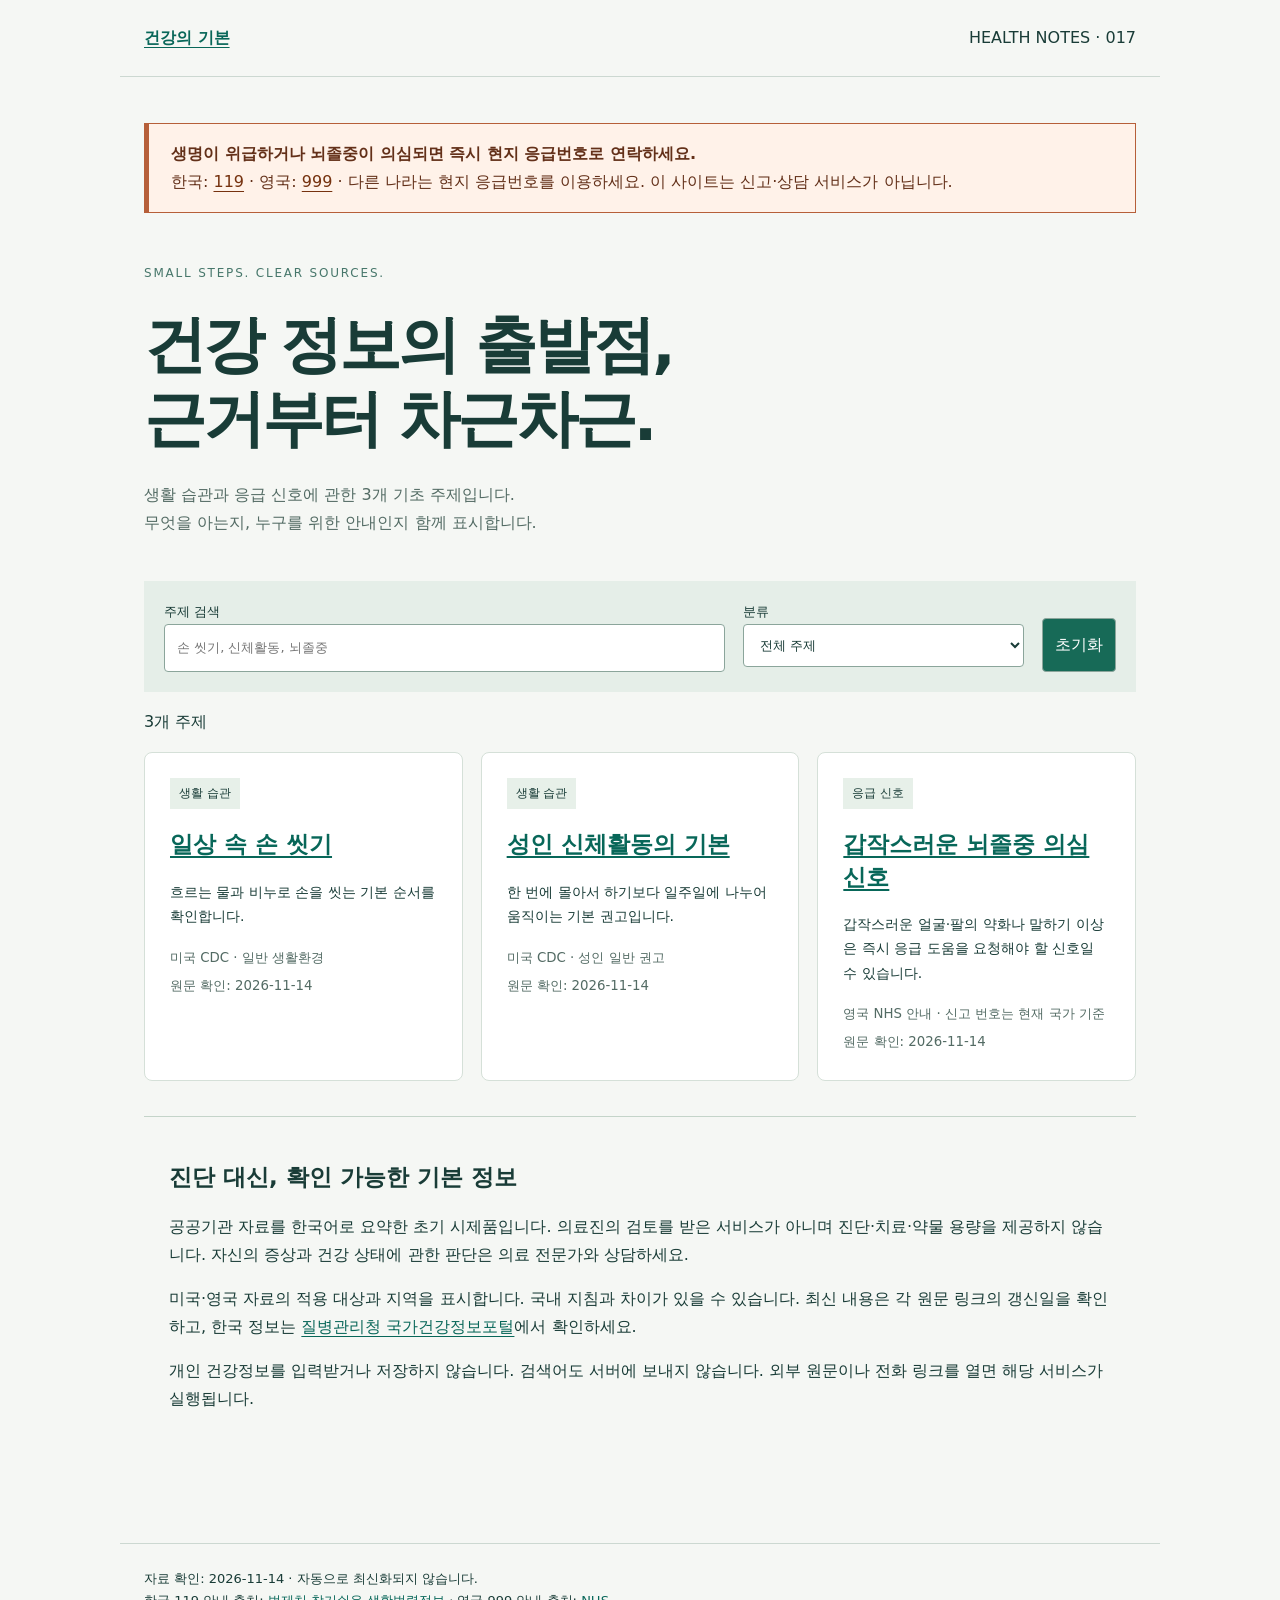
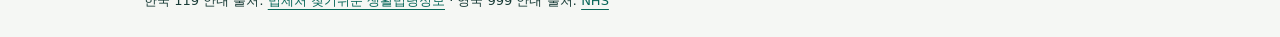
==== index.html @ ac4a54f2 "Publish noindex health notes prototype with official source scope and emergency guidance" ====
<!doctype html><html lang="ko"><head><meta name="robots" content="noindex,nofollow"><meta charset="utf-8"><meta name="viewport" content="width=device-width,initial-scale=1"><meta name="description" content="공공보건기관 원문과 적용 지역을 표시하는 기초 건강 정보. 진단과 개인 치료 처방을 제공하지 않습니다."><title>기초 건강 정보 | 건강의 기본</title><link rel="stylesheet" href="./assets/style.css"></head><body><header><a href="./index.html"><strong>건강의 기본</strong></a><span>HEALTH NOTES · 017</span></header><main><aside class="emergency" aria-label="응급 상황 안내"><strong>생명이 위급하거나 뇌졸중이 의심되면 즉시 현지 응급번호로 연락하세요.</strong><br>한국: <a href="tel:119">119</a> · 영국: <a href="tel:999">999</a> · 다른 나라는 현지 응급번호를 이용하세요. 이 사이트는 신고·상담 서비스가 아닙니다.</aside><section class="hero"><div class="kicker">SMALL STEPS. CLEAR SOURCES.</div><h1>건강 정보의 출발점,<br>근거부터 차근차근.</h1><p class="muted">생활 습관과 응급 신호에 관한 3개 기초 주제입니다.<br>무엇을 아는지, 누구를 위한 안내인지 함께 표시합니다.</p></section><form id="filters"><label>주제 검색<input id="q" type="search" placeholder="손 씻기, 신체활동, 뇌졸중" autocomplete="off"></label><label>분류<select id="category"><option value="">전체 주제</option><option>생활 습관</option><option>응급 신호</option></select></label><button type="reset">초기화</button></form><p id="count" role="status" aria-live="polite">3개 주제</p><p id="empty" hidden>해당 주제가 없습니다. 이 결과는 증상의 안전 여부를 뜻하지 않습니다.</p><section class="grid" aria-label="건강 정보 주제"><article class="card" data-id="clean-hands"><span class="tag">생활 습관</span><h2><a href="topics/clean-hands/index.html">일상 속 손 씻기</a></h2><p>흐르는 물과 비누로 손을 씻는 기본 순서를 확인합니다.</p><small>미국 CDC · 일반 생활환경<br>원문 확인: 2026-11-14</small></article><article class="card" data-id="adult-activity"><span class="tag">생활 습관</span><h2><a href="topics/adult-activity/index.html">성인 신체활동의 기본</a></h2><p>한 번에 몰아서 하기보다 일주일에 나누어 움직이는 기본 권고입니다.</p><small>미국 CDC · 성인 일반 권고<br>원문 확인: 2026-11-14</small></article><article class="card" data-id="stroke-signs"><span class="tag">응급 신호</span><h2><a href="topics/stroke-signs/index.html">갑작스러운 뇌졸중 의심 신호</a></h2><p>갑작스러운 얼굴·팔의 약화나 말하기 이상은 즉시 응급 도움을 요청해야 할 신호일 수 있습니다.</p><small>영국 NHS 안내 · 신고 번호는 현재 국가 기준<br>원문 확인: 2026-11-14</small></article></section><noscript><p>검색은 JavaScript가 필요합니다. 각 주제는 링크로 바로 읽을 수 있습니다.</p></noscript><section class="policy"><h2>진단 대신, 확인 가능한 기본 정보</h2><p>공공기관 자료를 한국어로 요약한 초기 시제품입니다. 의료진의 검토를 받은 서비스가 아니며 진단·치료·약물 용량을 제공하지 않습니다. 자신의 증상과 건강 상태에 관한 판단은 의료 전문가와 상담하세요.</p><p>미국·영국 자료의 적용 대상과 지역을 표시합니다. 국내 지침과 차이가 있을 수 있습니다. 최신 내용은 각 원문 링크의 갱신일을 확인하고, 한국 정보는 <a href="https://health.kdca.go.kr/">질병관리청 국가건강정보포털</a>에서 확인하세요.</p><p>개인 건강정보를 입력받거나 저장하지 않습니다. 검색어도 서버에 보내지 않습니다. 외부 원문이나 전화 링크를 열면 해당 서비스가 실행됩니다.</p></section></main><footer>자료 확인: 2026-11-14 · 자동으로 최신화되지 않습니다.<br>한국 119 안내 출처: <a href="https://www.easylaw.go.kr/CSP/EasyLawInfoR.laf?csmSeq=906&amp;easySeq=1692&amp;search_put=">법제처 찾기쉬운 생활법령정보</a> · 영국 999 안내 출처: <a href="https://www.nhs.uk/conditions/stroke/symptoms/">NHS</a></footer><script src="assets/data.js"></script><script src="assets/app.js"></script></body></html>
---- assets/style.css ----
*{box-sizing:border-box}[hidden]{display:none!important}body{margin:0;background:#f5f7f4;color:#193c37;font:16px/1.75 system-ui,sans-serif}header,main,footer{max-width:1040px;margin:auto;padding:24px}a{color:#086759;text-underline-offset:4px}a:hover{color:#073b32}:focus-visible{outline:3px solid #bb571a;outline-offset:4px}header{display:flex;justify-content:space-between;gap:20px;border-bottom:1px solid #ccd8d1}h1{font-size:clamp(34px,5vw,62px);line-height:1.2;letter-spacing:-.05em;margin:24px 0}h2{font-size:23px;line-height:1.4}.hero{max-width:740px;padding:28px 0}.kicker{font-size:12px;letter-spacing:.15em;color:#47776b}.muted,small{color:#536b64}.emergency{border:1px solid #b65f39;border-left:5px solid #b65f39;padding:16px 22px;background:#fff2e9;margin:22px 0;color:#633019}.emergency a{color:#76320f}form{display:grid;grid-template-columns:2fr 1fr auto;gap:18px;padding:20px;background:#e5eee8}label{font-size:13px;display:block}input,select,button{font:inherit;border:1px solid #8ba59b;background:white;color:#193c37;padding:12px;width:100%;min-width:0;border-radius:4px}button{background:#176a57;color:white;align-self:end;cursor:pointer}.grid{display:grid;grid-template-columns:repeat(3,minmax(0,1fr));gap:18px}.card{padding:25px;background:white;border:1px solid #d5e0d8;border-radius:8px}.tag{font-size:12px;background:#e7f0e9;padding:5px 9px;display:inline-block}.card p{font-size:14px}.policy{margin:35px 0;padding:25px;border-top:1px solid #c4d4c9}.detail{max-width:760px}.detail li{padding:9px 0}.source{background:#e5eee8;padding:22px;margin:25px 0}footer{border-top:1px solid #ccd8d1;font-size:13px;margin-top:30px}p,a,li{overflow-wrap:anywhere}@media(max-width:700px){.grid{grid-template-columns:1fr}form{grid-template-columns:1fr}.hero{padding-top:8px}header,main,footer{padding:18px}header{font-size:13px}}
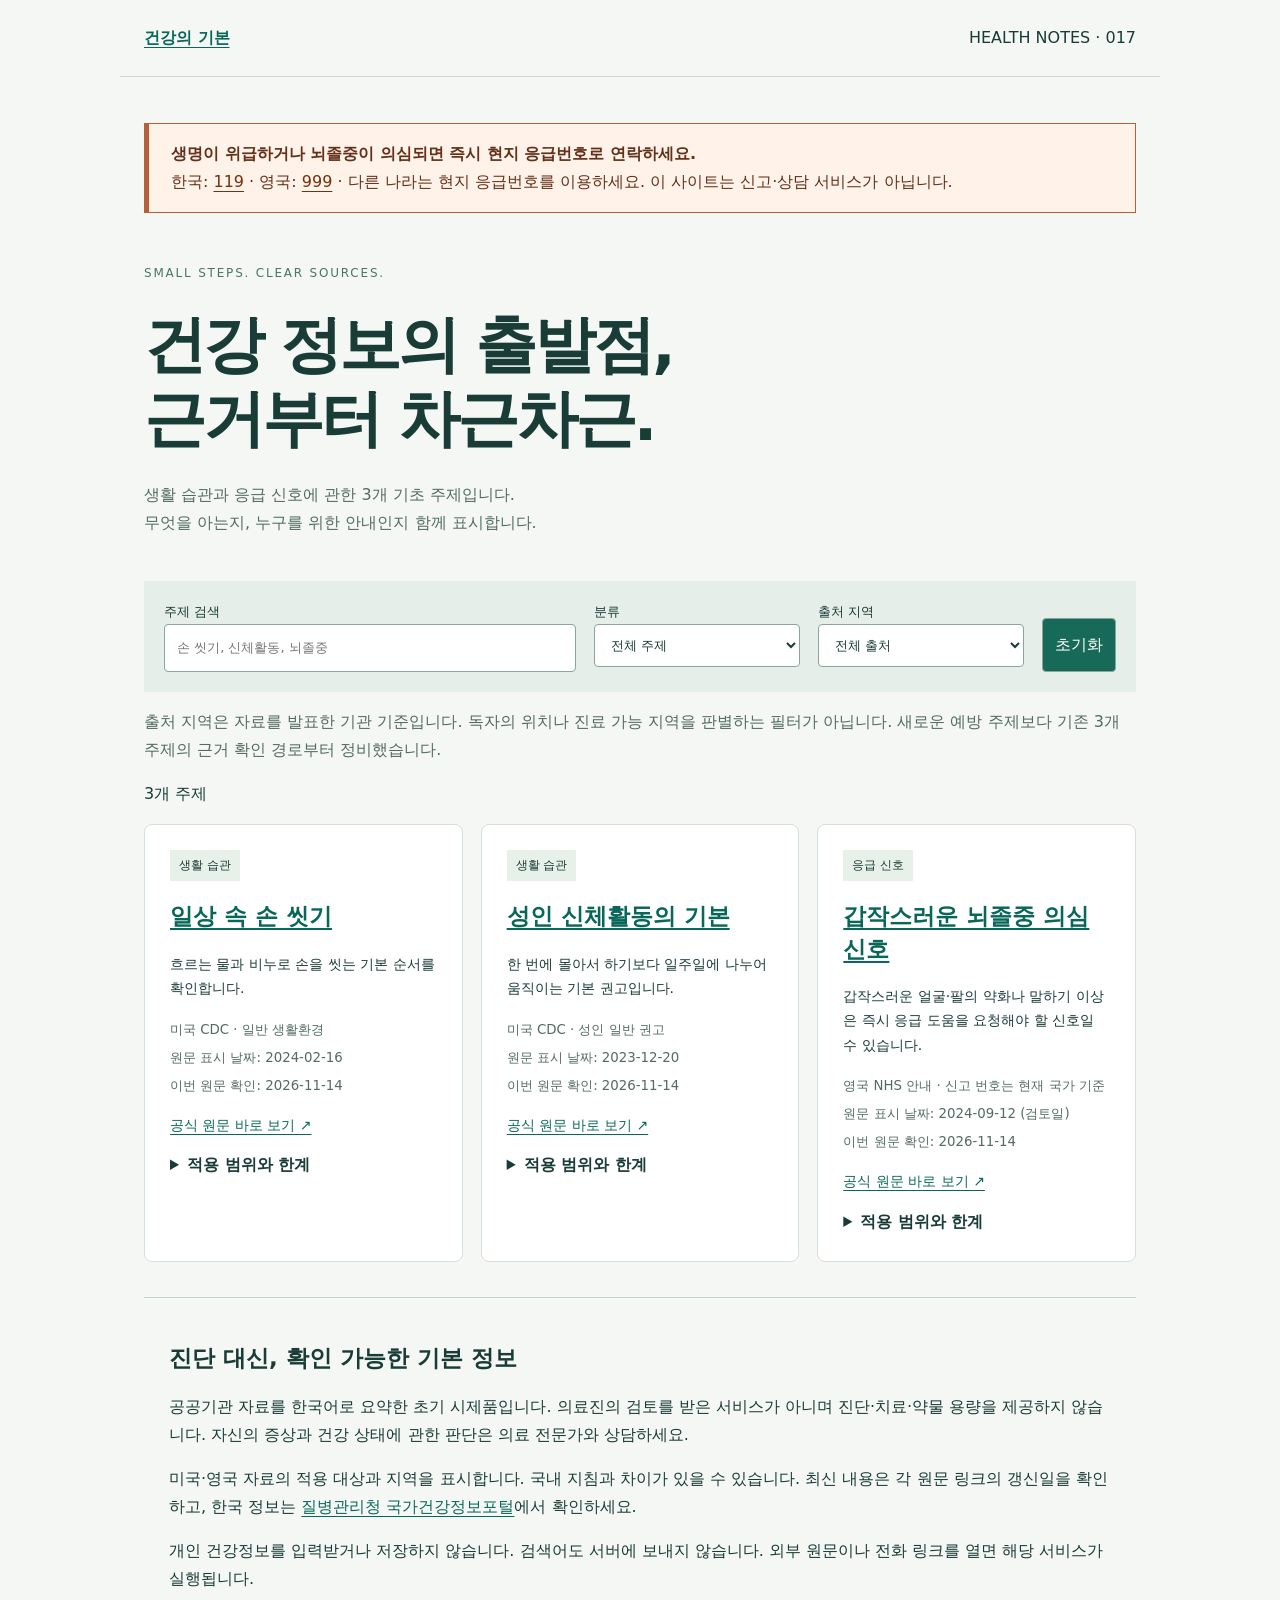
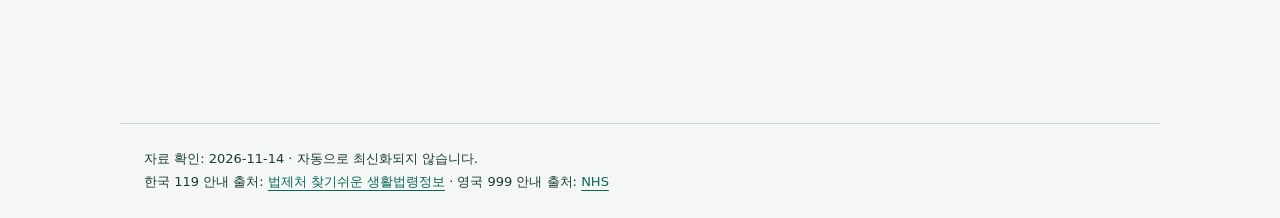
==== commit 2d2ad420: "Improve access to reviewed public health sources and scope filters" ====
--- a/index.html
+++ b/index.html
@@ -1 +1 @@
-<!doctype html><html lang="ko"><head><meta name="robots" content="noindex,nofollow"><meta charset="utf-8"><meta name="viewport" content="width=device-width,initial-scale=1"><meta name="description" content="공공보건기관 원문과 적용 지역을 표시하는 기초 건강 정보. 진단과 개인 치료 처방을 제공하지 않습니다."><title>기초 건강 정보 | 건강의 기본</title><link rel="stylesheet" href="./assets/style.css"></head><body><header><a href="./index.html"><strong>건강의 기본</strong></a><span>HEALTH NOTES · 017</span></header><main><aside class="emergency" aria-label="응급 상황 안내"><strong>생명이 위급하거나 뇌졸중이 의심되면 즉시 현지 응급번호로 연락하세요.</strong><br>한국: <a href="tel:119">119</a> · 영국: <a href="tel:999">999</a> · 다른 나라는 현지 응급번호를 이용하세요. 이 사이트는 신고·상담 서비스가 아닙니다.</aside><section class="hero"><div class="kicker">SMALL STEPS. CLEAR SOURCES.</div><h1>건강 정보의 출발점,<br>근거부터 차근차근.</h1><p class="muted">생활 습관과 응급 신호에 관한 3개 기초 주제입니다.<br>무엇을 아는지, 누구를 위한 안내인지 함께 표시합니다.</p></section><form id="filters"><label>주제 검색<input id="q" type="search" placeholder="손 씻기, 신체활동, 뇌졸중" autocomplete="off"></label><label>분류<select id="category"><option value="">전체 주제</option><option>생활 습관</option><option>응급 신호</option></select></label><button type="reset">초기화</button></form><p id="count" role="status" aria-live="polite">3개 주제</p><p id="empty" hidden>해당 주제가 없습니다. 이 결과는 증상의 안전 여부를 뜻하지 않습니다.</p><section class="grid" aria-label="건강 정보 주제"><article class="card" data-id="clean-hands"><span class="tag">생활 습관</span><h2><a href="topics/clean-hands/index.html">일상 속 손 씻기</a></h2><p>흐르는 물과 비누로 손을 씻는 기본 순서를 확인합니다.</p><small>미국 CDC · 일반 생활환경<br>원문 확인: 2026-11-14</small></article><article class="card" data-id="adult-activity"><span class="tag">생활 습관</span><h2><a href="topics/adult-activity/index.html">성인 신체활동의 기본</a></h2><p>한 번에 몰아서 하기보다 일주일에 나누어 움직이는 기본 권고입니다.</p><small>미국 CDC · 성인 일반 권고<br>원문 확인: 2026-11-14</small></article><article class="card" data-id="stroke-signs"><span class="tag">응급 신호</span><h2><a href="topics/stroke-signs/index.html">갑작스러운 뇌졸중 의심 신호</a></h2><p>갑작스러운 얼굴·팔의 약화나 말하기 이상은 즉시 응급 도움을 요청해야 할 신호일 수 있습니다.</p><small>영국 NHS 안내 · 신고 번호는 현재 국가 기준<br>원문 확인: 2026-11-14</small></article></section><noscript><p>검색은 JavaScript가 필요합니다. 각 주제는 링크로 바로 읽을 수 있습니다.</p></noscript><section class="policy"><h2>진단 대신, 확인 가능한 기본 정보</h2><p>공공기관 자료를 한국어로 요약한 초기 시제품입니다. 의료진의 검토를 받은 서비스가 아니며 진단·치료·약물 용량을 제공하지 않습니다. 자신의 증상과 건강 상태에 관한 판단은 의료 전문가와 상담하세요.</p><p>미국·영국 자료의 적용 대상과 지역을 표시합니다. 국내 지침과 차이가 있을 수 있습니다. 최신 내용은 각 원문 링크의 갱신일을 확인하고, 한국 정보는 <a href="https://health.kdca.go.kr/">질병관리청 국가건강정보포털</a>에서 확인하세요.</p><p>개인 건강정보를 입력받거나 저장하지 않습니다. 검색어도 서버에 보내지 않습니다. 외부 원문이나 전화 링크를 열면 해당 서비스가 실행됩니다.</p></section></main><footer>자료 확인: 2026-11-14 · 자동으로 최신화되지 않습니다.<br>한국 119 안내 출처: <a href="https://www.easylaw.go.kr/CSP/EasyLawInfoR.laf?csmSeq=906&amp;easySeq=1692&amp;search_put=">법제처 찾기쉬운 생활법령정보</a> · 영국 999 안내 출처: <a href="https://www.nhs.uk/conditions/stroke/symptoms/">NHS</a></footer><script src="assets/data.js"></script><script src="assets/app.js"></script></body></html>+<!doctype html><html lang="ko"><head><meta charset="utf-8"><meta name="robots" content="noindex,nofollow"><meta name="viewport" content="width=device-width,initial-scale=1"><meta name="description" content="공공보건기관 원문과 적용 지역을 표시하는 기초 건강 정보. 진단과 개인 치료 처방을 제공하지 않습니다."><title>기초 건강 정보 | 건강의 기본</title><link rel="stylesheet" href="./assets/style.v2.css"></head><body><header><a href="./index.html"><strong>건강의 기본</strong></a><span>HEALTH NOTES · 017</span></header><main><aside class="emergency" aria-label="응급 상황 안내"><strong>생명이 위급하거나 뇌졸중이 의심되면 즉시 현지 응급번호로 연락하세요.</strong><br>한국: <a href="tel:119">119</a> · 영국: <a href="tel:999">999</a> · 다른 나라는 현지 응급번호를 이용하세요. 이 사이트는 신고·상담 서비스가 아닙니다.</aside><section class="hero"><div class="kicker">SMALL STEPS. CLEAR SOURCES.</div><h1>건강 정보의 출발점,<br>근거부터 차근차근.</h1><p class="muted">생활 습관과 응급 신호에 관한 3개 기초 주제입니다.<br>무엇을 아는지, 누구를 위한 안내인지 함께 표시합니다.</p></section><form id="filters"><label>주제 검색<input id="q" type="search" placeholder="손 씻기, 신체활동, 뇌졸중" autocomplete="off"></label><label>분류<select id="category"><option value="">전체 주제</option><option>생활 습관</option><option>응급 신호</option></select></label><label>출처 지역<select id="country"><option value="">전체 출처</option><option>미국</option><option>영국</option></select></label><button type="reset">초기화</button></form><p class="muted">출처 지역은 자료를 발표한 기관 기준입니다. 독자의 위치나 진료 가능 지역을 판별하는 필터가 아닙니다. 새로운 예방 주제보다 기존 3개 주제의 근거 확인 경로부터 정비했습니다.</p><p id="count" role="status" aria-live="polite">3개 주제</p><p id="empty" hidden>해당 주제가 없습니다. 이 결과는 증상의 안전 여부를 뜻하지 않습니다.</p><section class="grid" aria-label="건강 정보 주제"><article class="card" data-id="clean-hands"><span class="tag">생활 습관</span><h2><a href="topics/clean-hands/index.html">일상 속 손 씻기</a></h2><p>흐르는 물과 비누로 손을 씻는 기본 순서를 확인합니다.</p><small>미국 CDC · 일반 생활환경<br>원문 표시 날짜: 2024-02-16<br>이번 원문 확인: 2026-11-14</small><p><a href="https://www.cdc.gov/clean-hands/about/">공식 원문 바로 보기 ↗</a></p><details><summary>적용 범위와 한계</summary><p>일반 생활환경용 안내입니다. 의료기관의 손 위생 절차와 동일하다고 가정하지 마세요.</p></details></article><article class="card" data-id="adult-activity"><span class="tag">생활 습관</span><h2><a href="topics/adult-activity/index.html">성인 신체활동의 기본</a></h2><p>한 번에 몰아서 하기보다 일주일에 나누어 움직이는 기본 권고입니다.</p><small>미국 CDC · 성인 일반 권고<br>원문 표시 날짜: 2023-12-20<br>이번 원문 확인: 2026-11-14</small><p><a href="https://www.cdc.gov/physical-activity-basics/guidelines/adults.html">공식 원문 바로 보기 ↗</a></p><details><summary>적용 범위와 한계</summary><p>미국의 일반 성인 권고를 요약했습니다. 어린이에게 그대로 적용하거나 통증·이상 증상을 참고 운동하라는 뜻이 아닙니다.</p></details></article><article class="card" data-id="stroke-signs"><span class="tag">응급 신호</span><h2><a href="topics/stroke-signs/index.html">갑작스러운 뇌졸중 의심 신호</a></h2><p>갑작스러운 얼굴·팔의 약화나 말하기 이상은 즉시 응급 도움을 요청해야 할 신호일 수 있습니다.</p><small>영국 NHS 안내 · 신고 번호는 현재 국가 기준<br>원문 표시 날짜: 2024-09-12 (검토일)<br>이번 원문 확인: 2026-11-14</small><p><a href="https://www.nhs.uk/conditions/stroke/symptoms/">공식 원문 바로 보기 ↗</a></p><details><summary>적용 범위와 한계</summary><p>자가진단 점수표가 아닙니다. 증상만으로 확진하거나 치료·약물 사용을 결정할 수 없습니다.</p></details></article></section><noscript><p>검색은 JavaScript가 필요합니다. 각 주제는 링크로 바로 읽을 수 있습니다.</p></noscript><section class="policy"><h2>진단 대신, 확인 가능한 기본 정보</h2><p>공공기관 자료를 한국어로 요약한 초기 시제품입니다. 의료진의 검토를 받은 서비스가 아니며 진단·치료·약물 용량을 제공하지 않습니다. 자신의 증상과 건강 상태에 관한 판단은 의료 전문가와 상담하세요.</p><p>미국·영국 자료의 적용 대상과 지역을 표시합니다. 국내 지침과 차이가 있을 수 있습니다. 최신 내용은 각 원문 링크의 갱신일을 확인하고, 한국 정보는 <a href="https://health.kdca.go.kr/">질병관리청 국가건강정보포털</a>에서 확인하세요.</p><p>개인 건강정보를 입력받거나 저장하지 않습니다. 검색어도 서버에 보내지 않습니다. 외부 원문이나 전화 링크를 열면 해당 서비스가 실행됩니다.</p></section></main><footer>자료 확인: 2026-11-14 · 자동으로 최신화되지 않습니다.<br>한국 119 안내 출처: <a href="https://www.easylaw.go.kr/CSP/EasyLawInfoR.laf?csmSeq=906&amp;easySeq=1692&amp;search_put=">법제처 찾기쉬운 생활법령정보</a> · 영국 999 안내 출처: <a href="https://www.nhs.uk/conditions/stroke/symptoms/">NHS</a></footer><script src="assets/data.v2.js"></script><script src="assets/app.v2.js"></script></body></html>
--- a/assets/style.v2.css
+++ b/assets/style.v2.css
@@ -0,0 +1,3 @@
+*{box-sizing:border-box}[hidden]{display:none!important}body{margin:0;background:#f5f7f4;color:#193c37;font:16px/1.75 system-ui,sans-serif}header,main,footer{max-width:1040px;margin:auto;padding:24px}a{color:#086759;text-underline-offset:4px}a:hover{color:#073b32}:focus-visible{outline:3px solid #bb571a;outline-offset:4px}header{display:flex;justify-content:space-between;gap:20px;border-bottom:1px solid #ccd8d1}h1{font-size:clamp(34px,5vw,62px);line-height:1.2;letter-spacing:-.05em;margin:24px 0}h2{font-size:23px;line-height:1.4}.hero{max-width:740px;padding:28px 0}.kicker{font-size:12px;letter-spacing:.15em;color:#47776b}.muted,small{color:#536b64}.emergency{border:1px solid #b65f39;border-left:5px solid #b65f39;padding:16px 22px;background:#fff2e9;margin:22px 0;color:#633019}.emergency a{color:#76320f}form{display:grid;grid-template-columns:2fr 1fr auto;gap:18px;padding:20px;background:#e5eee8}label{font-size:13px;display:block}input,select,button{font:inherit;border:1px solid #8ba59b;background:white;color:#193c37;padding:12px;width:100%;min-width:0;border-radius:4px}button{background:#176a57;color:white;align-self:end;cursor:pointer}.grid{display:grid;grid-template-columns:repeat(3,minmax(0,1fr));gap:18px}.card{padding:25px;background:white;border:1px solid #d5e0d8;border-radius:8px}.tag{font-size:12px;background:#e7f0e9;padding:5px 9px;display:inline-block}.card p{font-size:14px}.policy{margin:35px 0;padding:25px;border-top:1px solid #c4d4c9}.detail{max-width:760px}.detail li{padding:9px 0}.source{background:#e5eee8;padding:22px;margin:25px 0}footer{border-top:1px solid #ccd8d1;font-size:13px;margin-top:30px}p,a,li{overflow-wrap:anywhere}@media(max-width:700px){.grid{grid-template-columns:1fr}form{grid-template-columns:1fr}.hero{padding-top:8px}header,main,footer{padding:18px}header{font-size:13px}}
+
+form{grid-template-columns:2fr 1fr 1fr auto}summary{cursor:pointer;font-weight:600}details p{font-size:14px}@media(max-width:700px){form{grid-template-columns:1fr}}
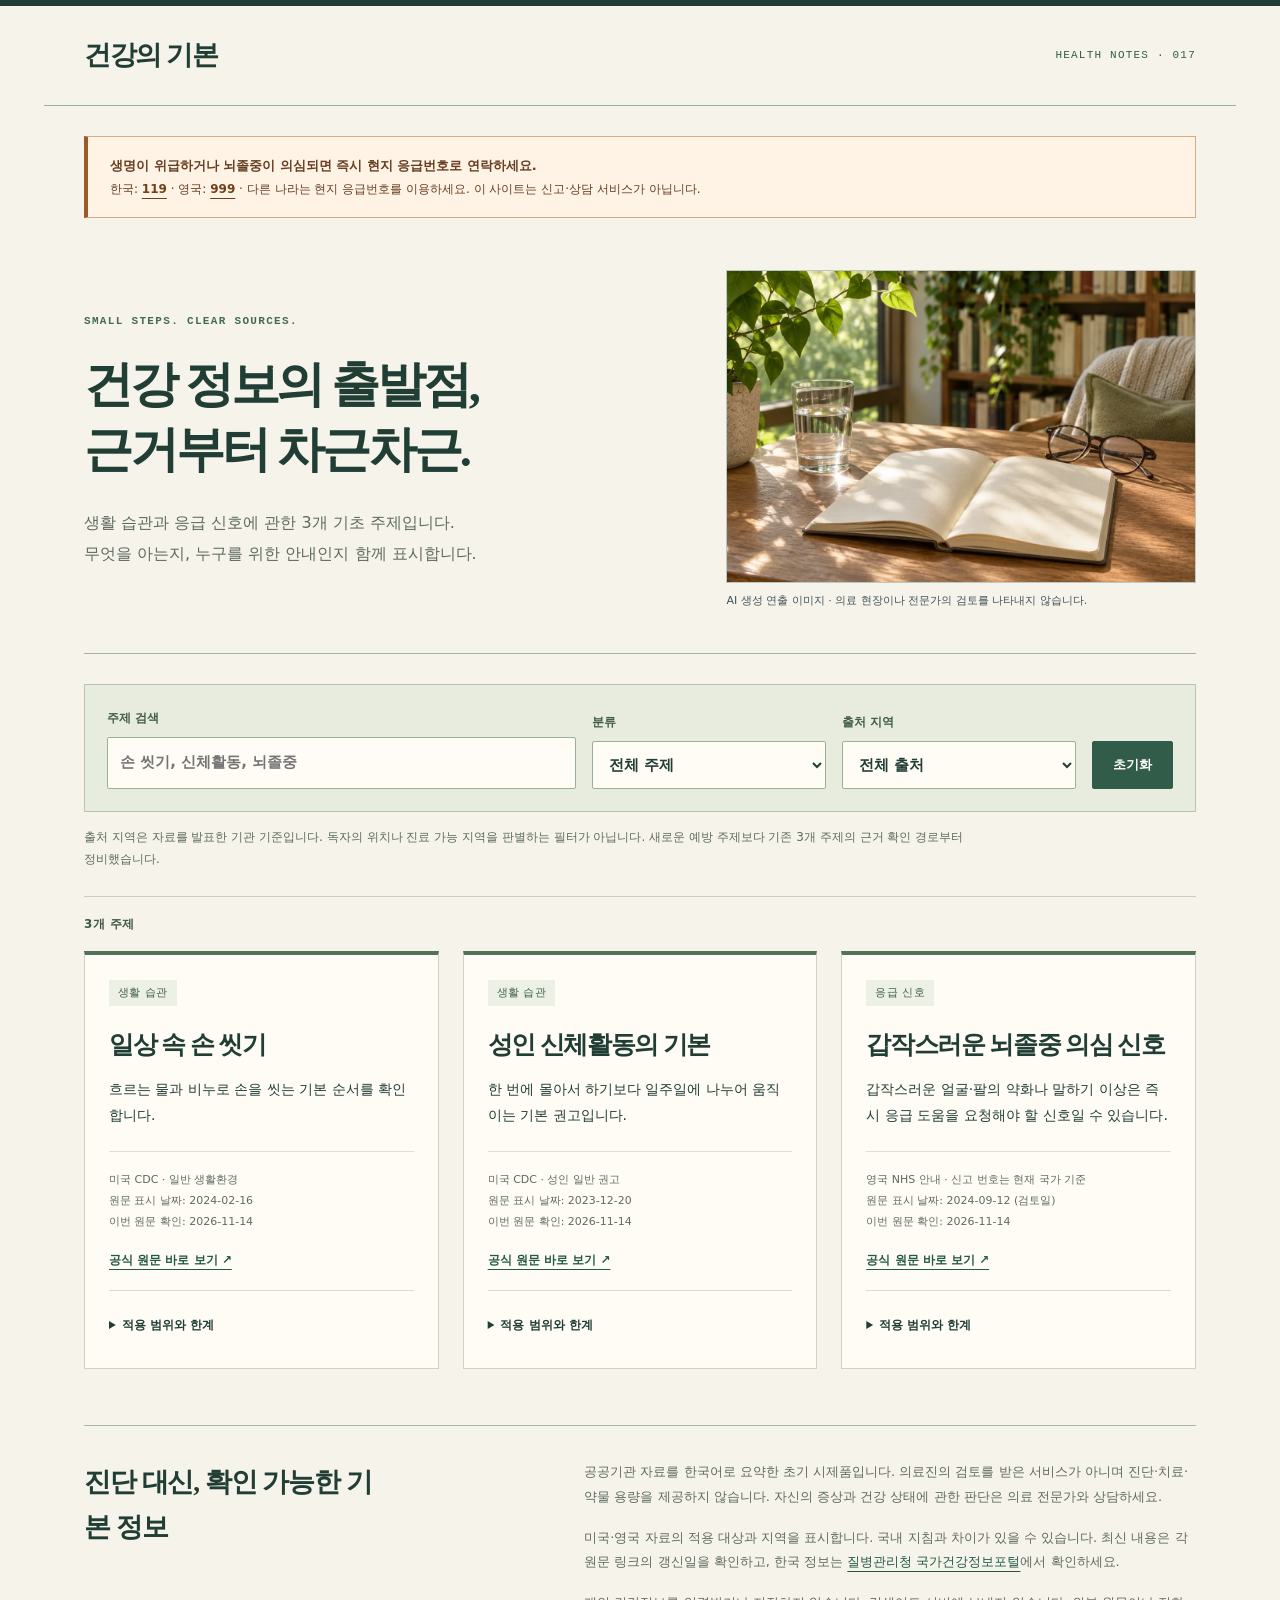
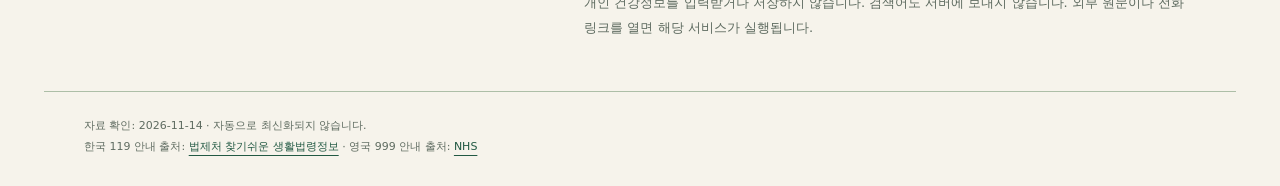
==== commit 521ec8ac: "Add clearly labeled AI-generated conceptual hero photograph" ====
--- a/index.html
+++ b/index.html
@@ -1 +1 @@
-<!doctype html><html lang="ko"><head><meta charset="utf-8"><meta name="robots" content="noindex,nofollow"><meta name="viewport" content="width=device-width,initial-scale=1"><meta name="description" content="공공보건기관 원문과 적용 지역을 표시하는 기초 건강 정보. 진단과 개인 치료 처방을 제공하지 않습니다."><title>기초 건강 정보 | 건강의 기본</title><link rel="stylesheet" href="./assets/style.v2.css"></head><body><header><a href="./index.html"><strong>건강의 기본</strong></a><span>HEALTH NOTES · 017</span></header><main><aside class="emergency" aria-label="응급 상황 안내"><strong>생명이 위급하거나 뇌졸중이 의심되면 즉시 현지 응급번호로 연락하세요.</strong><br>한국: <a href="tel:119">119</a> · 영국: <a href="tel:999">999</a> · 다른 나라는 현지 응급번호를 이용하세요. 이 사이트는 신고·상담 서비스가 아닙니다.</aside><section class="hero"><div class="kicker">SMALL STEPS. CLEAR SOURCES.</div><h1>건강 정보의 출발점,<br>근거부터 차근차근.</h1><p class="muted">생활 습관과 응급 신호에 관한 3개 기초 주제입니다.<br>무엇을 아는지, 누구를 위한 안내인지 함께 표시합니다.</p></section><form id="filters"><label>주제 검색<input id="q" type="search" placeholder="손 씻기, 신체활동, 뇌졸중" autocomplete="off"></label><label>분류<select id="category"><option value="">전체 주제</option><option>생활 습관</option><option>응급 신호</option></select></label><label>출처 지역<select id="country"><option value="">전체 출처</option><option>미국</option><option>영국</option></select></label><button type="reset">초기화</button></form><p class="muted">출처 지역은 자료를 발표한 기관 기준입니다. 독자의 위치나 진료 가능 지역을 판별하는 필터가 아닙니다. 새로운 예방 주제보다 기존 3개 주제의 근거 확인 경로부터 정비했습니다.</p><p id="count" role="status" aria-live="polite">3개 주제</p><p id="empty" hidden>해당 주제가 없습니다. 이 결과는 증상의 안전 여부를 뜻하지 않습니다.</p><section class="grid" aria-label="건강 정보 주제"><article class="card" data-id="clean-hands"><span class="tag">생활 습관</span><h2><a href="topics/clean-hands/index.html">일상 속 손 씻기</a></h2><p>흐르는 물과 비누로 손을 씻는 기본 순서를 확인합니다.</p><small>미국 CDC · 일반 생활환경<br>원문 표시 날짜: 2024-02-16<br>이번 원문 확인: 2026-11-14</small><p><a href="https://www.cdc.gov/clean-hands/about/">공식 원문 바로 보기 ↗</a></p><details><summary>적용 범위와 한계</summary><p>일반 생활환경용 안내입니다. 의료기관의 손 위생 절차와 동일하다고 가정하지 마세요.</p></details></article><article class="card" data-id="adult-activity"><span class="tag">생활 습관</span><h2><a href="topics/adult-activity/index.html">성인 신체활동의 기본</a></h2><p>한 번에 몰아서 하기보다 일주일에 나누어 움직이는 기본 권고입니다.</p><small>미국 CDC · 성인 일반 권고<br>원문 표시 날짜: 2023-12-20<br>이번 원문 확인: 2026-11-14</small><p><a href="https://www.cdc.gov/physical-activity-basics/guidelines/adults.html">공식 원문 바로 보기 ↗</a></p><details><summary>적용 범위와 한계</summary><p>미국의 일반 성인 권고를 요약했습니다. 어린이에게 그대로 적용하거나 통증·이상 증상을 참고 운동하라는 뜻이 아닙니다.</p></details></article><article class="card" data-id="stroke-signs"><span class="tag">응급 신호</span><h2><a href="topics/stroke-signs/index.html">갑작스러운 뇌졸중 의심 신호</a></h2><p>갑작스러운 얼굴·팔의 약화나 말하기 이상은 즉시 응급 도움을 요청해야 할 신호일 수 있습니다.</p><small>영국 NHS 안내 · 신고 번호는 현재 국가 기준<br>원문 표시 날짜: 2024-09-12 (검토일)<br>이번 원문 확인: 2026-11-14</small><p><a href="https://www.nhs.uk/conditions/stroke/symptoms/">공식 원문 바로 보기 ↗</a></p><details><summary>적용 범위와 한계</summary><p>자가진단 점수표가 아닙니다. 증상만으로 확진하거나 치료·약물 사용을 결정할 수 없습니다.</p></details></article></section><noscript><p>검색은 JavaScript가 필요합니다. 각 주제는 링크로 바로 읽을 수 있습니다.</p></noscript><section class="policy"><h2>진단 대신, 확인 가능한 기본 정보</h2><p>공공기관 자료를 한국어로 요약한 초기 시제품입니다. 의료진의 검토를 받은 서비스가 아니며 진단·치료·약물 용량을 제공하지 않습니다. 자신의 증상과 건강 상태에 관한 판단은 의료 전문가와 상담하세요.</p><p>미국·영국 자료의 적용 대상과 지역을 표시합니다. 국내 지침과 차이가 있을 수 있습니다. 최신 내용은 각 원문 링크의 갱신일을 확인하고, 한국 정보는 <a href="https://health.kdca.go.kr/">질병관리청 국가건강정보포털</a>에서 확인하세요.</p><p>개인 건강정보를 입력받거나 저장하지 않습니다. 검색어도 서버에 보내지 않습니다. 외부 원문이나 전화 링크를 열면 해당 서비스가 실행됩니다.</p></section></main><footer>자료 확인: 2026-11-14 · 자동으로 최신화되지 않습니다.<br>한국 119 안내 출처: <a href="https://www.easylaw.go.kr/CSP/EasyLawInfoR.laf?csmSeq=906&amp;easySeq=1692&amp;search_put=">법제처 찾기쉬운 생활법령정보</a> · 영국 999 안내 출처: <a href="https://www.nhs.uk/conditions/stroke/symptoms/">NHS</a></footer><script src="assets/data.v2.js"></script><script src="assets/app.v2.js"></script></body></html>+<!doctype html><html lang="ko"><head><meta charset="utf-8"><meta name="robots" content="noindex,nofollow"><meta name="viewport" content="width=device-width,initial-scale=1"><meta name="description" content="공공보건기관 원문과 적용 지역을 표시하는 기초 건강 정보. 진단과 개인 치료 처방을 제공하지 않습니다."><title>기초 건강 정보 | 건강의 기본</title><link rel="stylesheet" href="./assets/style.v2.css?v=ai-20261115"></head><body><header><a href="./index.html"><strong>건강의 기본</strong></a><span>HEALTH NOTES · 017</span></header><main><aside class="emergency" aria-label="응급 상황 안내"><strong>생명이 위급하거나 뇌졸중이 의심되면 즉시 현지 응급번호로 연락하세요.</strong><br>한국: <a href="tel:119">119</a> · 영국: <a href="tel:999">999</a> · 다른 나라는 현지 응급번호를 이용하세요. 이 사이트는 신고·상담 서비스가 아닙니다.</aside><section class="hero hero-with-photo"><div class="hero-copy"><div class="kicker">SMALL STEPS. CLEAR SOURCES.</div><h1>건강 정보의 출발점,<br>근거부터 차근차근.</h1><p class="muted">생활 습관과 응급 신호에 관한 3개 기초 주제입니다.<br>무엇을 아는지, 누구를 위한 안내인지 함께 표시합니다.</p></div><figure class="ai-hero-photo"><img src="./assets/images/ai-hero-20261115.webp" alt="책과 물 한 잔이 놓인 차분한 독서 공간을 연출한 AI 이미지" width="1200" height="800" decoding="async"><figcaption>AI 생성 연출 이미지 · 의료 현장이나 전문가의 검토를 나타내지 않습니다.</figcaption></figure></section><form id="filters"><label>주제 검색<input id="q" type="search" placeholder="손 씻기, 신체활동, 뇌졸중" autocomplete="off"></label><label>분류<select id="category"><option value="">전체 주제</option><option>생활 습관</option><option>응급 신호</option></select></label><label>출처 지역<select id="country"><option value="">전체 출처</option><option>미국</option><option>영국</option></select></label><button type="reset">초기화</button></form><p class="muted">출처 지역은 자료를 발표한 기관 기준입니다. 독자의 위치나 진료 가능 지역을 판별하는 필터가 아닙니다. 새로운 예방 주제보다 기존 3개 주제의 근거 확인 경로부터 정비했습니다.</p><p id="count" role="status" aria-live="polite">3개 주제</p><p id="empty" hidden>해당 주제가 없습니다. 이 결과는 증상의 안전 여부를 뜻하지 않습니다.</p><section class="grid" aria-label="건강 정보 주제"><article class="card" data-id="clean-hands"><span class="tag">생활 습관</span><h2><a href="topics/clean-hands/index.html">일상 속 손 씻기</a></h2><p>흐르는 물과 비누로 손을 씻는 기본 순서를 확인합니다.</p><small>미국 CDC · 일반 생활환경<br>원문 표시 날짜: 2024-02-16<br>이번 원문 확인: 2026-11-14</small><p><a href="https://www.cdc.gov/clean-hands/about/">공식 원문 바로 보기 ↗</a></p><details><summary>적용 범위와 한계</summary><p>일반 생활환경용 안내입니다. 의료기관의 손 위생 절차와 동일하다고 가정하지 마세요.</p></details></article><article class="card" data-id="adult-activity"><span class="tag">생활 습관</span><h2><a href="topics/adult-activity/index.html">성인 신체활동의 기본</a></h2><p>한 번에 몰아서 하기보다 일주일에 나누어 움직이는 기본 권고입니다.</p><small>미국 CDC · 성인 일반 권고<br>원문 표시 날짜: 2023-12-20<br>이번 원문 확인: 2026-11-14</small><p><a href="https://www.cdc.gov/physical-activity-basics/guidelines/adults.html">공식 원문 바로 보기 ↗</a></p><details><summary>적용 범위와 한계</summary><p>미국의 일반 성인 권고를 요약했습니다. 어린이에게 그대로 적용하거나 통증·이상 증상을 참고 운동하라는 뜻이 아닙니다.</p></details></article><article class="card" data-id="stroke-signs"><span class="tag">응급 신호</span><h2><a href="topics/stroke-signs/index.html">갑작스러운 뇌졸중 의심 신호</a></h2><p>갑작스러운 얼굴·팔의 약화나 말하기 이상은 즉시 응급 도움을 요청해야 할 신호일 수 있습니다.</p><small>영국 NHS 안내 · 신고 번호는 현재 국가 기준<br>원문 표시 날짜: 2024-09-12 (검토일)<br>이번 원문 확인: 2026-11-14</small><p><a href="https://www.nhs.uk/conditions/stroke/symptoms/">공식 원문 바로 보기 ↗</a></p><details><summary>적용 범위와 한계</summary><p>자가진단 점수표가 아닙니다. 증상만으로 확진하거나 치료·약물 사용을 결정할 수 없습니다.</p></details></article></section><noscript><p>검색은 JavaScript가 필요합니다. 각 주제는 링크로 바로 읽을 수 있습니다.</p></noscript><section class="policy"><h2>진단 대신, 확인 가능한 기본 정보</h2><p>공공기관 자료를 한국어로 요약한 초기 시제품입니다. 의료진의 검토를 받은 서비스가 아니며 진단·치료·약물 용량을 제공하지 않습니다. 자신의 증상과 건강 상태에 관한 판단은 의료 전문가와 상담하세요.</p><p>미국·영국 자료의 적용 대상과 지역을 표시합니다. 국내 지침과 차이가 있을 수 있습니다. 최신 내용은 각 원문 링크의 갱신일을 확인하고, 한국 정보는 <a href="https://health.kdca.go.kr/">질병관리청 국가건강정보포털</a>에서 확인하세요.</p><p>개인 건강정보를 입력받거나 저장하지 않습니다. 검색어도 서버에 보내지 않습니다. 외부 원문이나 전화 링크를 열면 해당 서비스가 실행됩니다.</p></section></main><footer>자료 확인: 2026-11-14 · 자동으로 최신화되지 않습니다.<br>한국 119 안내 출처: <a href="https://www.easylaw.go.kr/CSP/EasyLawInfoR.laf?csmSeq=906&amp;easySeq=1692&amp;search_put=">법제처 찾기쉬운 생활법령정보</a> · 영국 999 안내 출처: <a href="https://www.nhs.uk/conditions/stroke/symptoms/">NHS</a></footer><script src="assets/data.v2.js"></script><script src="assets/app.v2.js"></script></body></html>
--- a/assets/style.v2.css
+++ b/assets/style.v2.css
@@ -1,3 +1,81 @@
-*{box-sizing:border-box}[hidden]{display:none!important}body{margin:0;background:#f5f7f4;color:#193c37;font:16px/1.75 system-ui,sans-serif}header,main,footer{max-width:1040px;margin:auto;padding:24px}a{color:#086759;text-underline-offset:4px}a:hover{color:#073b32}:focus-visible{outline:3px solid #bb571a;outline-offset:4px}header{display:flex;justify-content:space-between;gap:20px;border-bottom:1px solid #ccd8d1}h1{font-size:clamp(34px,5vw,62px);line-height:1.2;letter-spacing:-.05em;margin:24px 0}h2{font-size:23px;line-height:1.4}.hero{max-width:740px;padding:28px 0}.kicker{font-size:12px;letter-spacing:.15em;color:#47776b}.muted,small{color:#536b64}.emergency{border:1px solid #b65f39;border-left:5px solid #b65f39;padding:16px 22px;background:#fff2e9;margin:22px 0;color:#633019}.emergency a{color:#76320f}form{display:grid;grid-template-columns:2fr 1fr auto;gap:18px;padding:20px;background:#e5eee8}label{font-size:13px;display:block}input,select,button{font:inherit;border:1px solid #8ba59b;background:white;color:#193c37;padding:12px;width:100%;min-width:0;border-radius:4px}button{background:#176a57;color:white;align-self:end;cursor:pointer}.grid{display:grid;grid-template-columns:repeat(3,minmax(0,1fr));gap:18px}.card{padding:25px;background:white;border:1px solid #d5e0d8;border-radius:8px}.tag{font-size:12px;background:#e7f0e9;padding:5px 9px;display:inline-block}.card p{font-size:14px}.policy{margin:35px 0;padding:25px;border-top:1px solid #c4d4c9}.detail{max-width:760px}.detail li{padding:9px 0}.source{background:#e5eee8;padding:22px;margin:25px 0}footer{border-top:1px solid #ccd8d1;font-size:13px;margin-top:30px}p,a,li{overflow-wrap:anywhere}@media(max-width:700px){.grid{grid-template-columns:1fr}form{grid-template-columns:1fr}.hero{padding-top:8px}header,main,footer{padding:18px}header{font-size:13px}}
+:root {
+  --theme-health-notes: editorial-library;
+  --paper: #f6f3eb;
+  --white: #fffcf6;
+  --ink: #213e35;
+  --muted: #5e6b60;
+  --line: #c9d0c3;
+  --green: #315c49;
+  --serif: 'Noto Serif CJK KR', 'Nanum Myeongjo', 'AppleMyungjo', 'Batang', Georgia, serif;
+  color-scheme: light;
+}
+* { box-sizing: border-box; }
+[hidden] { display: none !important; }
+body { margin: 0; background: var(--paper); color: var(--ink); font: 16px/1.85 -apple-system, BlinkMacSystemFont, 'Segoe UI', system-ui, sans-serif; border-top: 6px solid var(--ink); }
+header, main, footer { max-width: 1192px; margin-inline: auto; padding-inline: 40px; }
+header { display: flex; align-items: center; justify-content: space-between; gap: 22px; padding-top: 25px; padding-bottom: 24px; border-bottom: 1px solid #9cae9d; }
+header a { text-decoration: none; font-family: var(--serif); font-size: 27px; letter-spacing: -.05em; color: var(--ink); }
+header strong { font-weight: 750; }
+header span { color: var(--green); font: 11px/1.6 ui-monospace, 'SFMono-Regular', Consolas, monospace; letter-spacing: .11em; }
+main { padding-top: 25px; }
+a { color: #225943; text-underline-offset: 5px; text-decoration-thickness: 1px; }
+a:hover { color: #0d3e2a; text-decoration-thickness: 2px; }
+:focus-visible { outline: 3px solid #a1612e; outline-offset: 4px; }
+p, a, li { overflow-wrap: anywhere; }
+.emergency { background: #fff3e5; border: 1px solid #d2ac82; border-left: 4px solid #9c592a; padding: 17px 22px; margin: 5px 0 0; color: #663e23; font-size: 12px; line-height: 1.85; }
+.emergency strong { font-size: 13px; font-weight: 750; }
+.emergency a { color: #724018; font-weight: 750; }
+.hero { position: relative; padding: 52px 180px 42px 0; border-bottom: 1px solid #a3b4a3; margin-bottom: 30px; }
+.kicker { font: 700 11px/1.7 ui-monospace, 'SFMono-Regular', Consolas, monospace; letter-spacing: .12em; color: #446b52; }
+h1 { font-family: var(--serif); font-size: clamp(36px, 4.8vw, 59px); font-weight: 650; line-height: 1.35; letter-spacing: -.065em; margin: 22px 0 24px; }
+.hero .muted { max-width: 660px; font-size: 16px; line-height: 1.9; margin-bottom: 0; }
+.hero::after { pointer-events: none; content: ''; position: absolute; top: 74px; right: 36px; width: 130px; height: 148px; border: 1px solid #c5cfbb; border-radius: 90px 90px 4px 4px; background: repeating-linear-gradient(90deg, transparent 0 17px, #b8c8ab55 17px 18px); opacity: .8; }
+h2 { font-size: 22px; line-height: 1.5; letter-spacing: -.04em; font-weight: 650; }
+.muted, small { color: var(--muted); }
+form { display: grid; grid-template-columns: minmax(0, 2fr) minmax(0, 1fr) minmax(0, 1fr) auto; gap: 16px; padding: 22px; background: #e7ecdf; border: 1px solid #b8c6b0; align-items: end; }
+label { display: block; min-width: 0; font-size: 12px; font-weight: 650; color: #425c48; }
+input, select, button { width: 100%; min-width: 0; min-height: 48px; border: 1px solid #9bb096; border-radius: 2px; background: var(--white); color: var(--ink); padding: 11px 12px; font: inherit; font-size: 15px; }
+input, select { display: block; margin-top: 8px; }
+button { cursor: pointer; background: var(--green); border-color: var(--green); color: white; font-size: 13px; font-weight: 650; padding-inline: 20px; }
+button:hover { background: #214634; }
+form + .muted { font-size: 12px; line-height: 1.85; max-width: 880px; margin: 14px 0 26px; }
+#count { border-top: 1px solid var(--line); padding-top: 16px; font-size: 12px; font-weight: 700; letter-spacing: .03em; margin: 16px 0; color: #3d5944; }
+#empty { border: 1px dashed #a8b69e; padding: 25px; color: var(--muted); }
+.grid { display: grid; grid-template-columns: repeat(3, minmax(0, 1fr)); gap: 24px; }
+.card { min-width: 0; display: flex; flex-direction: column; background: var(--white); padding: 25px 24px 20px; border: 1px solid #cbd3c3; border-top: 4px solid #527357; }
+.tag { display: inline-block; align-self: flex-start; color: #426047; background: #edf0e5; padding: 3px 9px; font-size: 11px; letter-spacing: .04em; line-height: 1.8; }
+.card h2 { margin: 20px 0 12px; font-family: var(--serif); font-size: 25px; line-height: 1.5; font-weight: 700; letter-spacing: -.055em; }
+.card h2 a { text-decoration: none; color: var(--ink); }
+.card h2 a:hover { text-decoration: underline; }
+.card > p { font-size: 14px; line-height: 1.9; margin: 0 0 22px; }
+.card > small { display: block; border-top: 1px solid #dce1d4; padding-top: 18px; font-size: 11px; line-height: 1.9; margin-top: auto; }
+.card > small + p { margin: 16px 0 19px; font-size: 12px; font-weight: 700; }
+details { padding-top: 13px; border-top: 1px solid #d5ddcb; }
+summary { cursor: pointer; font-size: 12px; font-weight: 650; min-height: 44px; padding: 10px 0; }
+details p { font-size: 12px; color: var(--muted); margin: 10px 0 5px; line-height: 1.85; }
+.policy { display: grid; grid-template-columns: .9fr 1.25fr; column-gap: 60px; border-top: 1px solid #a8baa4; padding: 34px 0 15px; margin: 56px 0 20px; }
+.policy h2 { grid-column: 1; grid-row: 1 / span 3; font-family: var(--serif); max-width: 300px; font-size: 27px; margin: 0; line-height: 1.65; }
+.policy p { grid-column: 2; margin: 0 0 16px; font-size: 13px; line-height: 1.9; color: var(--muted); }
+.detail { max-width: 780px; margin: 45px auto 0; }
+.detail > p:first-child { font-size: 12px; margin-bottom: 25px; }
+.detail h1 { font-size: clamp(32px, 4vw, 47px); line-height: 1.4; margin-top: 20px; padding-bottom: 27px; border-bottom: 1px solid #b6c5ad; }
+.detail > h2 { font-family: var(--serif); font-size: 25px; margin-top: 40px; }
+.detail > p { line-height: 1.95; }
+.detail ul { padding-left: 23px; }
+.detail li { padding: 6px 0; line-height: 1.95; }
+.source { background: #e8eddf; border-top: 3px solid #63805d; padding: 26px 30px; margin: 38px 0; }
+.source h2 { font-size: 18px; margin-top: 0; }
+.source p { font-size: 13px; line-height: 1.9; }
+.source > a { font-size: 14px; font-weight: 700; }
+footer { border-top: 1px solid #adbea7; padding-top: 24px; padding-bottom: 28px; margin-top: 15px; color: var(--muted); font-size: 11px; line-height: 1.9; }
+@media (max-width: 1050px) { .hero::after { display: none; } .hero { padding-right: 0; } }
+@media (max-width: 950px) { header, main, footer { padding-inline: 28px; } .hero::after { right: 5px; width: 85px; height: 110px; opacity: .5; } .grid { gap: 16px; } .card { padding: 22px 18px 18px; } .card h2 { font-size: 22px; } .policy { column-gap: 35px; } form { gap: 12px; padding: 18px; } }
+@media (max-width: 750px) { .hero::after { display: none; } form { grid-template-columns: 1fr 1fr; } form label:first-child { grid-column: 1 / -1; } form button { grid-column: 1 / -1; } .grid { grid-template-columns: 1fr; gap: 18px; } .card { padding: 23px; } .card h2 { margin-top: 15px; font-size: 25px; } .card > p { margin-bottom: 18px; } .card > small { margin-top: 0; } .policy { display: block; margin-top: 38px; } .policy h2 { font-size: 24px; max-width: none; margin-bottom: 22px; } .hero { padding: 35px 0 30px; } .hero .muted { font-size: 14px; } .detail { margin-top: 30px; } }
+@media (max-width: 480px) { header, main, footer { padding-inline: 20px; } header { align-items: flex-start; padding-block: 19px; gap: 14px; } header a { font-size: 23px; } header span { font-size: 8px; letter-spacing: .05em; padding-top: 7px; } main { padding-top: 18px; } .emergency { padding: 14px 16px; font-size: 11px; } .emergency strong { font-size: 12px; } h1 { font-size: 36px; } form { padding: 16px; gap: 13px; } .source { padding: 22px; } }
+@media (max-width: 350px) { header { flex-direction: column; gap: 4px; } header span { padding: 0; } h1 { font-size: 31px; } form { grid-template-columns: 1fr; } form label { grid-column: 1; } }
+@media (prefers-reduced-motion: reduce) { *, *::before, *::after { scroll-behavior: auto !important; } }
 
-form{grid-template-columns:2fr 1fr 1fr auto}summary{cursor:pointer;font-weight:600}details p{font-size:14px}@media(max-width:700px){form{grid-template-columns:1fr}}
+/* AI-generated conceptual hero, 2026-11-15. */
+.ai-hero-photo{margin:24px 0 0;min-width:0}.ai-hero-photo img{display:block;width:100%;height:auto;aspect-ratio:3/2;object-fit:cover;border:1px solid #bdc8c5}.ai-hero-photo figcaption{font:11px/1.7 system-ui,sans-serif;color:#425257;text-align:left;letter-spacing:0;padding:9px 0 0;overflow-wrap:anywhere}
+.hero-with-photo{display:grid;grid-template-columns:minmax(0,1.3fr) minmax(0,1fr);gap:32px;align-items:center;padding-right:0}.hero-with-photo::after{display:none}.hero-with-photo .ai-hero-photo{margin:0}.hero-with-photo h1{font-size:clamp(30px,3.8vw,50px)}@media(max-width:750px){.hero-with-photo{grid-template-columns:1fr;gap:24px}.hero-with-photo .ai-hero-photo img{max-height:300px}}
+@media print{.ai-hero-photo{display:none}}
